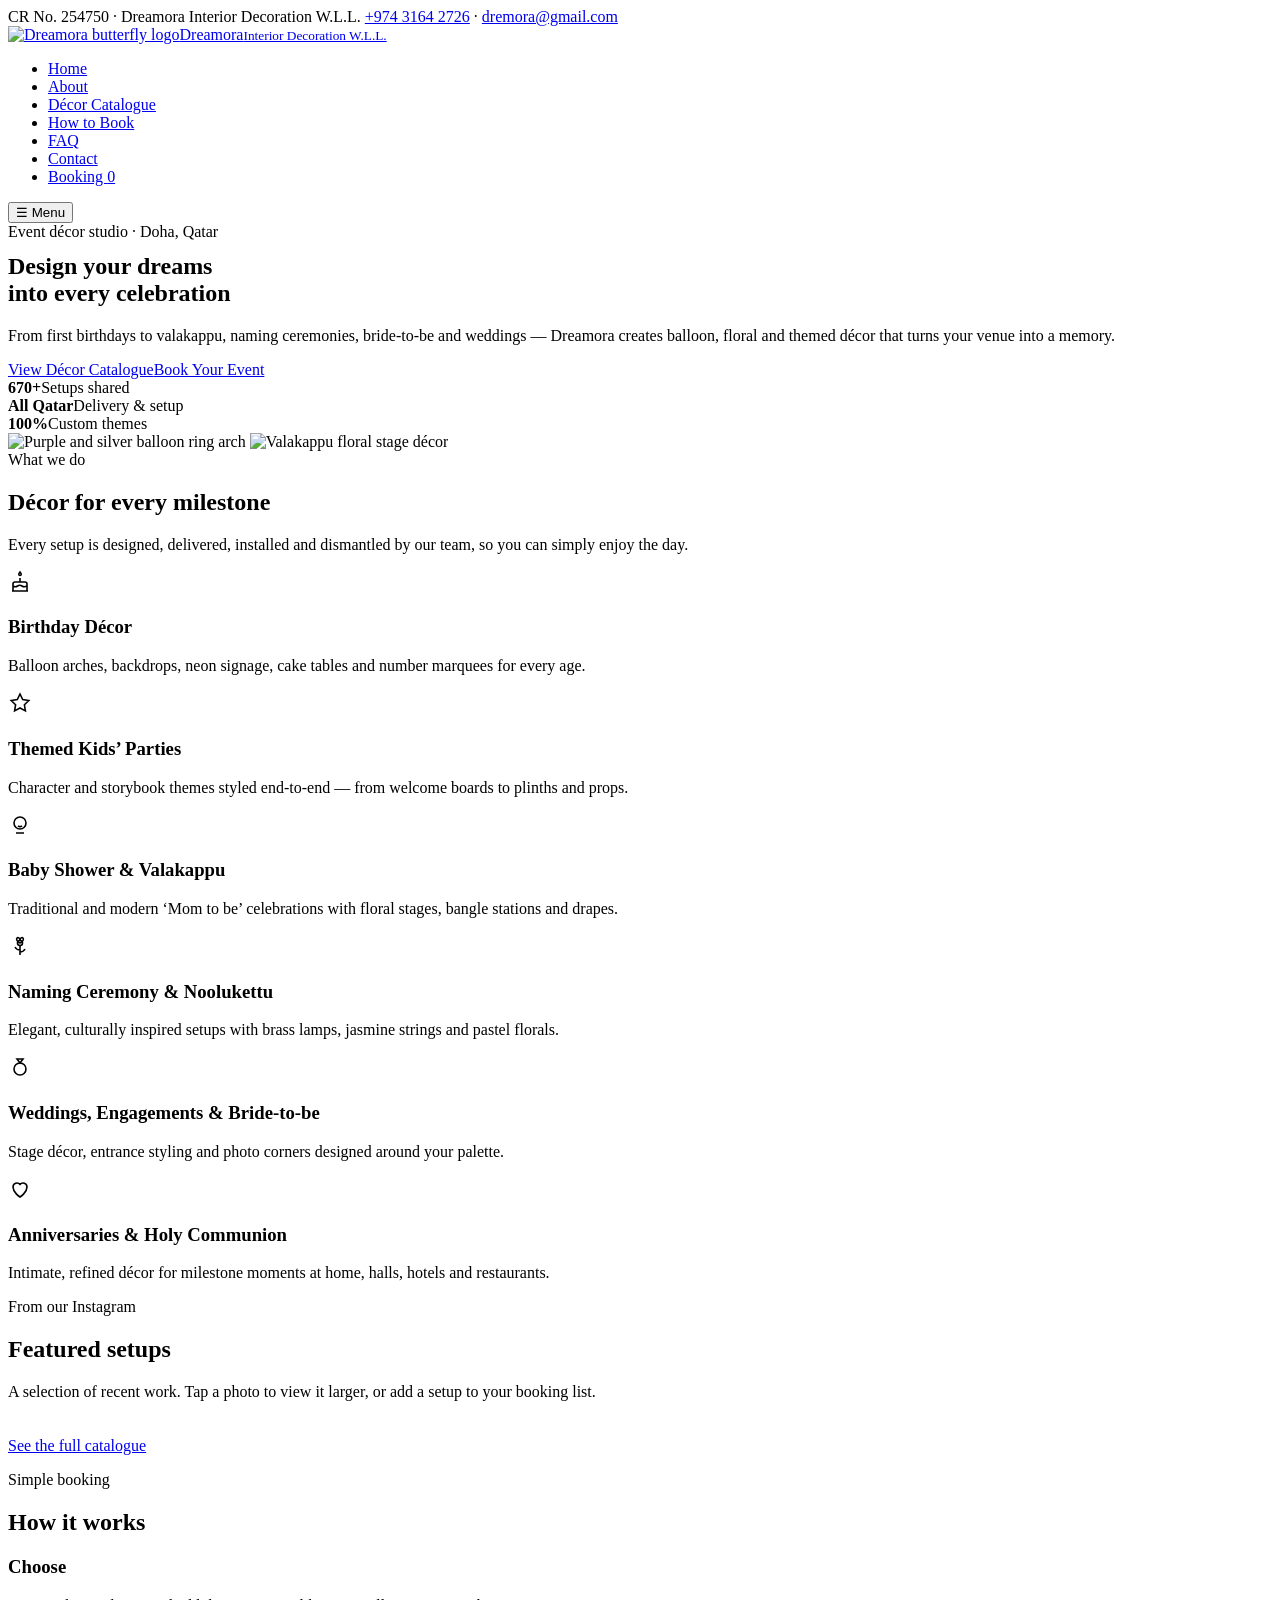
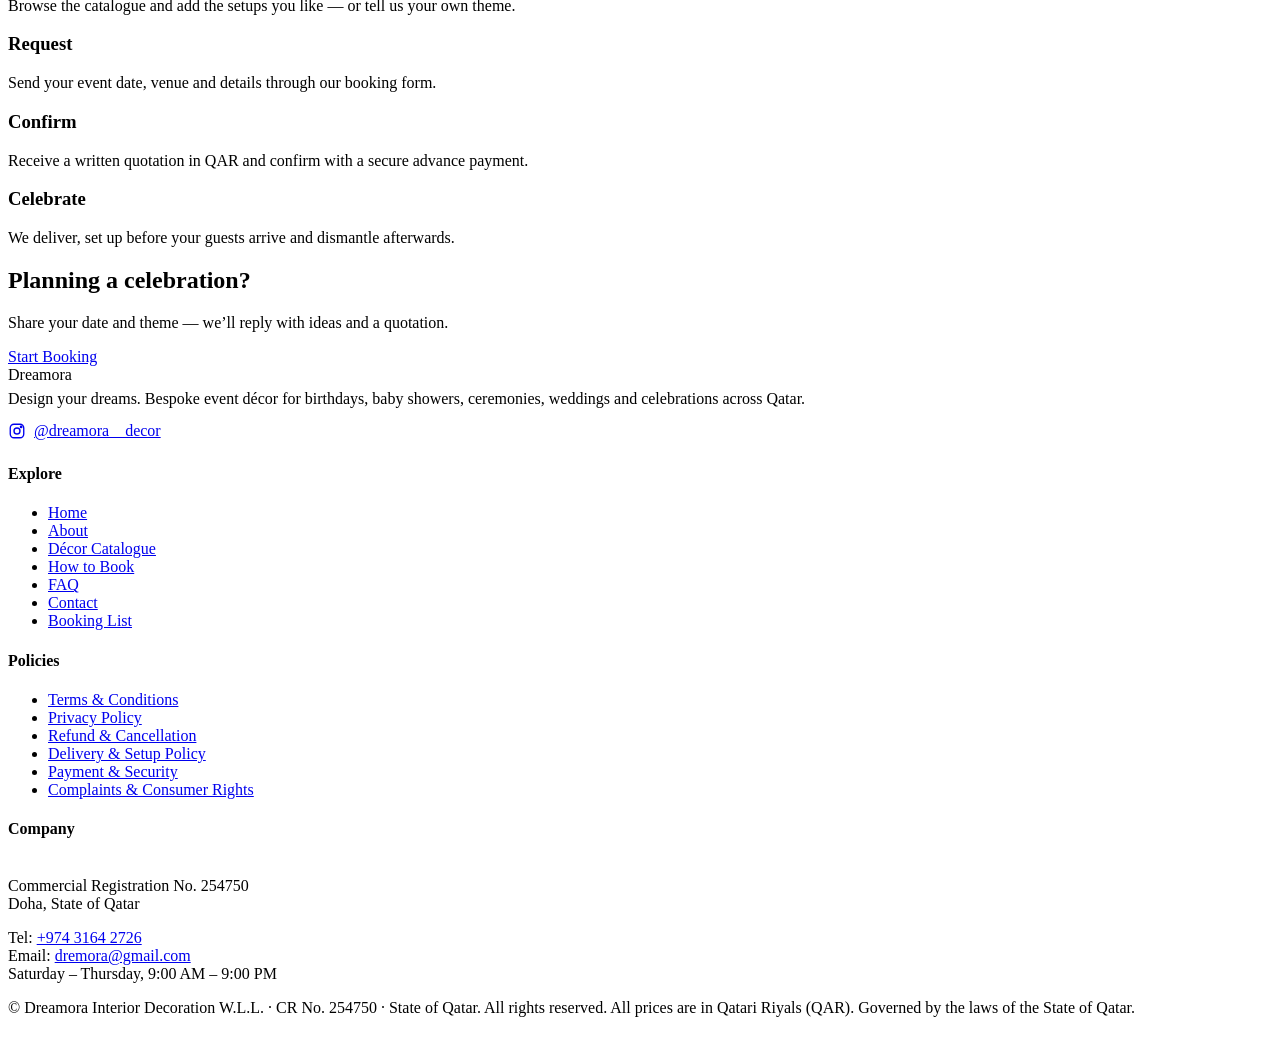
==== index.html @ c2304e89 "Add Dreamora website pages" ====
<!doctype html>
<html lang="en">
<head>
<meta charset="utf-8">
<meta name="viewport" content="width=device-width, initial-scale=1">
<title>Event & Party Decoration in Qatar | Dreamora Decor Qatar</title>
<meta name="description" content="Dreamora Interior Decoration W.L.L. – bespoke birthday, baby shower, valakappu, naming ceremony, wedding and themed party décor in Doha, Qatar. Book online.">
<link rel="canonical" href="https://www.dreamora.qa/">
<meta property="og:title" content="Event & Party Decoration in Qatar | Dreamora Decor">
<meta property="og:description" content="Dreamora Interior Decoration W.L.L. – bespoke birthday, baby shower, valakappu, naming ceremony, wedding and themed party décor in Doha, Qatar. Book online.">
<meta property="og:image" content="https://www.dreamora.qa/assets/img/logo-full.jpg">
<meta name="theme-color" content="#FEFBF6">
<link rel="icon" href="assets/img/logo-mark.jpg">
<link rel="preconnect" href="https://fonts.googleapis.com"><link rel="preconnect" href="https://fonts.gstatic.com" crossorigin>
<link href="https://fonts.googleapis.com/css2?family=Cormorant+Garamond:wght@500;600;700&family=Great+Vibes&family=Jost:wght@300;400;500;600&display=swap" rel="stylesheet">
<link rel="stylesheet" href="assets/css/style.css">
<script type="application/ld+json">{"@context": "https://schema.org", "@type": "LocalBusiness", "name": "Dreamora Interior Decoration W.L.L.", "alternateName": "Dreamora Decor", "url": "https://www.dreamora.qa", "email": "dremora@gmail.com", "telephone": "+974 3164 2726", "address": {"@type": "PostalAddress", "streetAddress": "Doha, State of Qatar", "addressLocality": "Doha", "addressCountry": "QA"}, "sameAs": ["https://www.instagram.com/dreamora__decor/"], "priceRange": "QAR"}</script>
</head>
<body>
<div class="topbar"><div class="container">
  <span>CR No. 254750 · Dreamora Interior Decoration W.L.L.</span>
  <span><a href="tel:+97431642726">+974 3164 2726</a> · <a href="mailto:dremora@gmail.com">dremora@gmail.com</a></span>
</div></div>
<header class="site"><div class="container">
  <a class="brand" href="index.html" aria-label="Dreamora home"><img src="assets/img/logo-mark.jpg" alt="Dreamora butterfly logo"><span><span class="name">Dreamora</span><small>Interior Decoration W.L.L.</small></span></a>
  <nav class="main"><ul>
    <li><a href="index.html" class="active">Home</a></li><li><a href="about.html" class="">About</a></li><li><a href="services.html" class="">Décor Catalogue</a></li><li><a href="how-it-works.html" class="">How to Book</a></li><li><a href="faq.html" class="">FAQ</a></li><li><a href="contact.html" class="">Contact</a></li>
    <li><a href="booking.html" class="cart-link ">Booking <span class="cart-count">0</span></a></li>
  </ul></nav>
  <button class="menu-btn" aria-label="Menu">☰ Menu</button>
</div></header>
<main>

<section class="hero"><div class="container">
  <div>
    <span class="eyebrow">Event décor studio · Doha, Qatar</span>
    <h1 style="margin-top:12px">Design your <span class="script">dreams</span><br>into every celebration</h1>
    <p class="lead">From first birthdays to valakappu, naming ceremonies, bride-to-be and weddings — Dreamora creates balloon, floral and themed décor that turns your venue into a memory.</p>
    <div class="actions"><a class="btn" href="services.html">View Décor Catalogue</a><a class="btn ghost" href="booking.html">Book Your Event</a></div>
    <div class="badges"><div><strong>670+</strong>Setups shared</div><div><strong>All Qatar</strong>Delivery &amp; setup</div><div><strong>100%</strong>Custom themes</div></div>
  </div>
  <div class="hero-collage">
    <img src="assets/img/gallery/purple-magic.jpg" alt="Purple and silver balloon ring arch">
    <img src="assets/img/gallery/valakappu-stage.jpg" alt="Valakappu floral stage décor">
  </div>
</div></section>

<section><div class="container">
  <div class="section-head"><span class="eyebrow">What we do</span><h2>Décor for every <span class="script">milestone</span></h2><p class="muted">Every setup is designed, delivered, installed and dismantled by our team, so you can simply enjoy the day.</p></div>
  <div class="grid g3"><div class="card"><div class="ic"><svg width="24" height="24" viewBox="0 0 24 24" fill="none" stroke="currentColor" stroke-width="1.6"><path d="M4 21h16M5 21v-7a2 2 0 0 1 2-2h10a2 2 0 0 1 2 2v7M12 12V8M12 5.5c.8 0 1.2-.7 1.2-1.3S12 2 12 2s-1.2 1.6-1.2 2.2c0 .6.4 1.3 1.2 1.3zM5 16c1.5 1 3 1 4.5 0s3-1 4.5 0 3 1 5 0"/></svg></div><h3>Birthday Décor</h3><p>Balloon arches, backdrops, neon signage, cake tables and number marquees for every age.</p></div><div class="card"><div class="ic"><svg width="24" height="24" viewBox="0 0 24 24" fill="none" stroke="currentColor" stroke-width="1.6"><path d="M12 3l2.7 5.6 6.1.9-4.4 4.3 1 6.1L12 17l-5.4 2.9 1-6.1-4.4-4.3 6.1-.9z"/></svg></div><h3>Themed Kids’ Parties</h3><p>Character and storybook themes styled end-to-end — from welcome boards to plinths and props.</p></div><div class="card"><div class="ic"><svg width="24" height="24" viewBox="0 0 24 24" fill="none" stroke="currentColor" stroke-width="1.6"><circle cx="12" cy="10" r="6"/><path d="M9.5 10h.01M14.5 10h.01M10 13c1.2.8 2.8.8 4 0M8 20h8"/></svg></div><h3>Baby Shower & Valakappu</h3><p>Traditional and modern ‘Mom to be’ celebrations with floral stages, bangle stations and drapes.</p></div><div class="card"><div class="ic"><svg width="24" height="24" viewBox="0 0 24 24" fill="none" stroke="currentColor" stroke-width="1.6"><circle cx="12" cy="9" r="2.5"/><path d="M12 6.5C12 4 10 3 9 4s0 4 3 5c3-1 4-4 3-5s-3 0-3 2.5zM12 11.5V21M12 16c-2 0-4-1-5-3M12 18c2 0 4-1 5-3"/></svg></div><h3>Naming Ceremony & Noolukettu</h3><p>Elegant, culturally inspired setups with brass lamps, jasmine strings and pastel florals.</p></div><div class="card"><div class="ic"><svg width="24" height="24" viewBox="0 0 24 24" fill="none" stroke="currentColor" stroke-width="1.6"><circle cx="12" cy="14" r="6"/><path d="M9 4h6l-3 4z"/></svg></div><h3>Weddings, Engagements & Bride-to-be</h3><p>Stage décor, entrance styling and photo corners designed around your palette.</p></div><div class="card"><div class="ic"><svg width="24" height="24" viewBox="0 0 24 24" fill="none" stroke="currentColor" stroke-width="1.6"><path d="M12 20s-7-4.4-7-10a4 4 0 0 1 7-2.6A4 4 0 0 1 19 10c0 5.6-7 10-7 10z"/></svg></div><h3>Anniversaries & Holy Communion</h3><p>Intimate, refined décor for milestone moments at home, halls, hotels and restaurants.</p></div></div>
</div></section>

<section class="alt"><div class="container">
  <div class="section-head"><span class="eyebrow">From our Instagram</span><h2>Featured <span class="script">setups</span></h2><p class="muted">A selection of recent work. Tap a photo to view it larger, or add a setup to your booking list.</p></div>
  <div class="grid g3" data-catalogue data-limit="6"></div>
  <p class="center" style="margin-top:36px"><a class="btn ghost" href="services.html">See the full catalogue</a></p>
</div></section>

<section><div class="container">
  <div class="section-head"><span class="eyebrow">Simple booking</span><h2>How it <span class="script">works</span></h2></div>
  <div class="grid g4 steps">
    <div class="card"><h3>Choose</h3><p>Browse the catalogue and add the setups you like — or tell us your own theme.</p></div>
    <div class="card"><h3>Request</h3><p>Send your event date, venue and details through our booking form.</p></div>
    <div class="card"><h3>Confirm</h3><p>Receive a written quotation in QAR and confirm with a secure advance payment.</p></div>
    <div class="card"><h3>Celebrate</h3><p>We deliver, set up before your guests arrive and dismantle afterwards.</p></div>
  </div>
</div></section>

<section style="padding-top:0"><div class="container">
  <div class="cta"><div><h2>Planning a celebration?</h2><p>Share your date and theme — we’ll reply with ideas and a quotation.</p></div>
  <div style="display:flex;gap:12px;flex-wrap:wrap"><a class="btn light" href="booking.html">Start Booking</a><a class="btn ghost" style="border-color:#fff;color:#fff" href="https://www.instagram.com/dreamora__decor/" target="_blank" rel="noopener">Follow on Instagram</a></div></div>
</div></section>
</main>
<footer class="site"><div class="container">
  <div class="f-grid">
    <div class="f-brand">
      <div class="name">Dreamora</div>
      <p style="margin:6px 0 14px">Design your dreams. Bespoke event décor for birthdays, baby showers, ceremonies, weddings and celebrations across Qatar.</p>
      <a href="https://www.instagram.com/dreamora__decor/" target="_blank" rel="noopener" style="display:inline-flex;gap:8px;align-items:center"><svg width="18" height="18" viewBox="0 0 24 24" fill="none" stroke="currentColor" stroke-width="1.8"><rect x="3" y="3" width="18" height="18" rx="5"/><circle cx="12" cy="12" r="4"/><circle cx="17.5" cy="6.5" r="1" fill="currentColor"/></svg> @dreamora__decor</a>
    </div>
    <div><h4>Explore</h4><ul><li><a href="index.html">Home</a></li><li><a href="about.html">About</a></li><li><a href="services.html">Décor Catalogue</a></li><li><a href="how-it-works.html">How to Book</a></li><li><a href="faq.html">FAQ</a></li><li><a href="contact.html">Contact</a></li><li><a href="booking.html">Booking List</a></li></ul></div>
    <div><h4>Policies</h4><ul><li><a href="terms.html">Terms & Conditions</a></li><li><a href="privacy.html">Privacy Policy</a></li><li><a href="refund.html">Refund & Cancellation</a></li><li><a href="delivery.html">Delivery & Setup Policy</a></li><li><a href="payment.html">Payment & Security</a></li><li><a href="complaints.html">Complaints & Consumer Rights</a></li></ul></div>
    <div><h4>Company</h4>
      <p><strong style="color:#fff">Dreamora Interior Decoration W.L.L.</strong><br>Commercial Registration No. 254750<br>Doha, State of Qatar</p>
      <p style="margin-top:10px">Tel: <a href="tel:+97431642726">+974 3164 2726</a><br>Email: <a href="mailto:dremora@gmail.com">dremora@gmail.com</a><br>Saturday – Thursday, 9:00 AM – 9:00 PM</p>
    </div>
  </div>
  <div class="f-legal">
    <span>© <span data-year></span> Dreamora Interior Decoration W.L.L. · CR No. 254750 · State of Qatar. All rights reserved.</span>
    <span>All prices are in Qatari Riyals (QAR). Governed by the laws of the State of Qatar.</span>
  </div>
</div></footer>
<a class="wa-float" href="https://wa.me/97431642726" target="_blank" rel="noopener" aria-label="Chat on WhatsApp"><svg width="28" height="28" viewBox="0 0 24 24" fill="#fff"><path d="M12 2a10 10 0 0 0-8.6 15.1L2 22l5-1.3A10 10 0 1 0 12 2zm0 18.2c-1.5 0-3-.4-4.3-1.2l-.3-.2-3 .8.8-2.9-.2-.3A8.2 8.2 0 1 1 12 20.2zm4.5-6.1c-.2-.1-1.5-.7-1.7-.8-.2-.1-.4-.1-.6.1l-.8 1c-.1.2-.3.2-.5.1a6.7 6.7 0 0 1-3.3-2.9c-.3-.4.2-.4.7-1.3.1-.2 0-.3 0-.5l-.8-1.8c-.2-.5-.4-.4-.6-.4h-.5a1 1 0 0 0-.7.3 3 3 0 0 0-.9 2.2 5.2 5.2 0 0 0 1.1 2.7 11.8 11.8 0 0 0 4.5 4c1.7.7 2.3.8 3.2.6.5-.1 1.5-.6 1.7-1.2.2-.6.2-1.1.2-1.2-.1-.1-.2-.2-.5-.3z"/></svg></a>
<script>window.DREAMORA_CONFIG={"email": "dremora@gmail.com", "whatsapp": "+97431642726", "phone": "+974 3164 2726"};</script>
<script src="assets/js/catalogue.js"></script>
<script src="assets/js/main.js"></script>
</body></html>
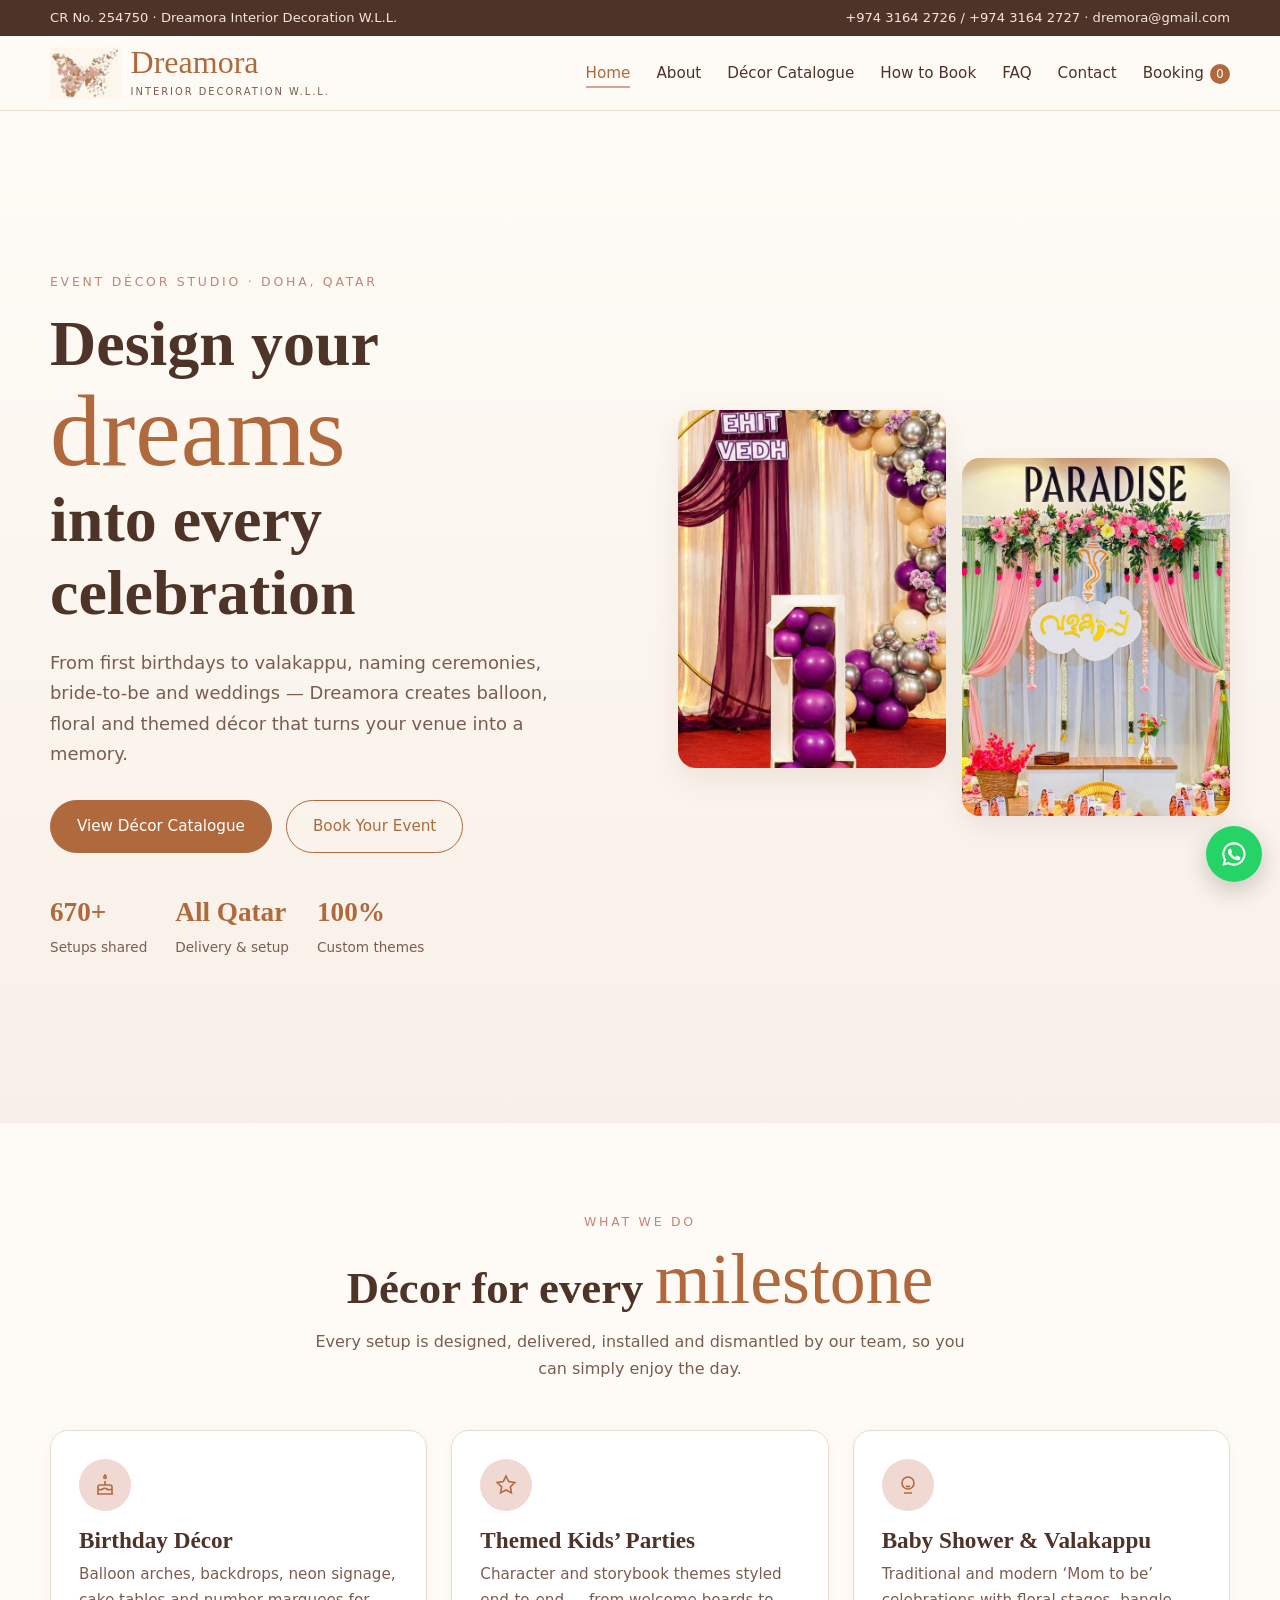
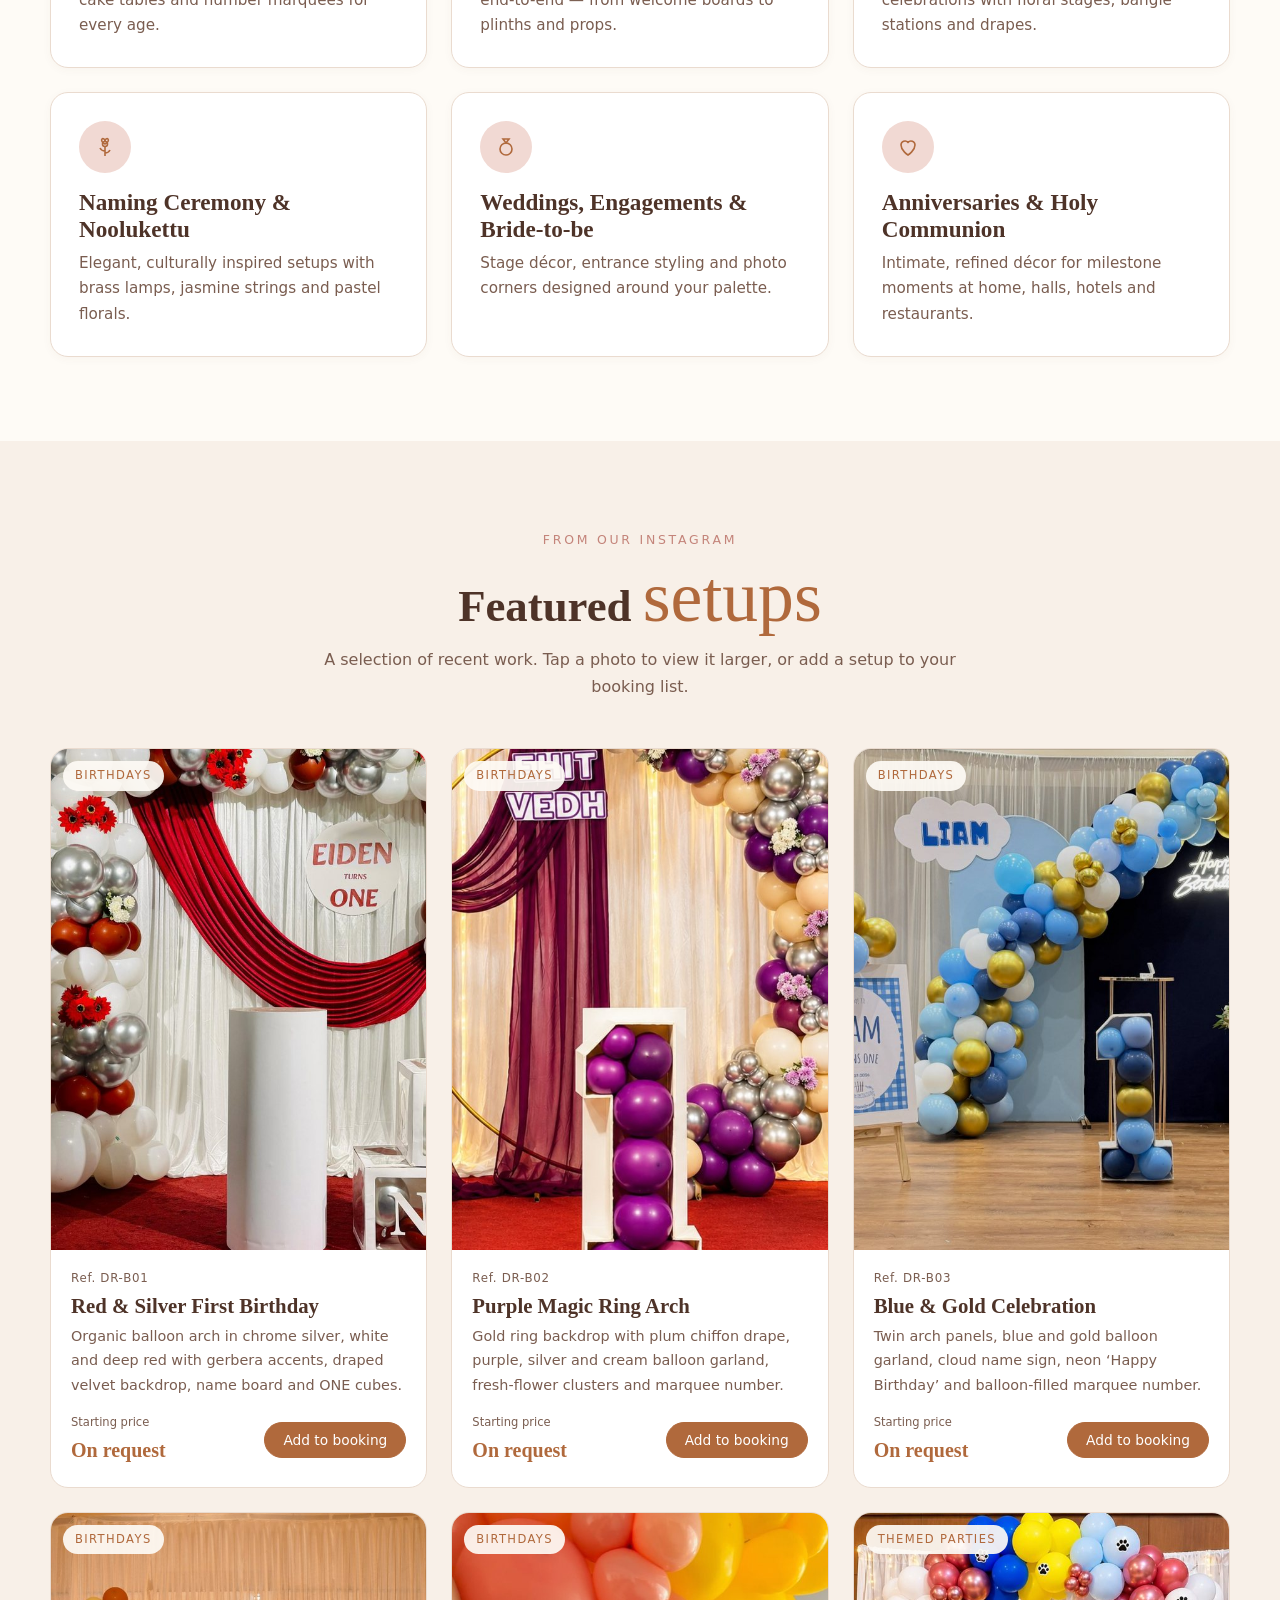
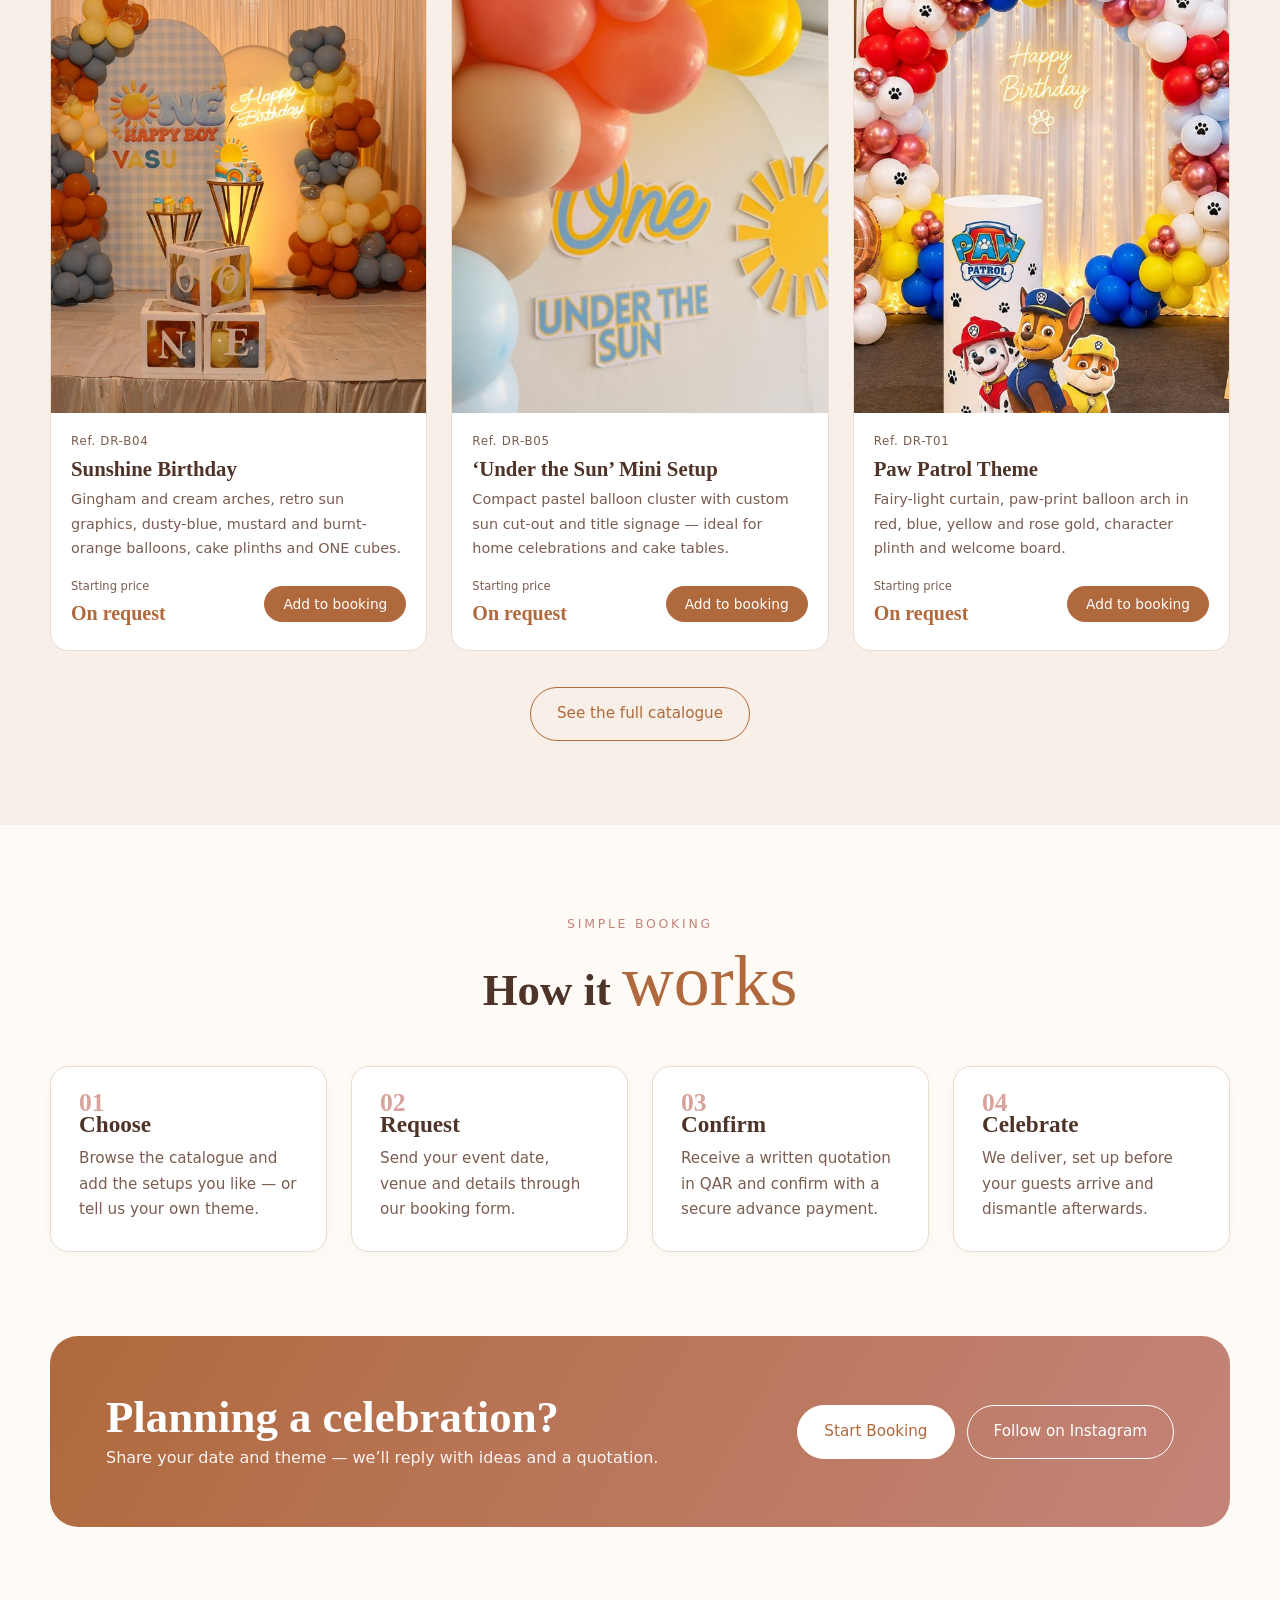
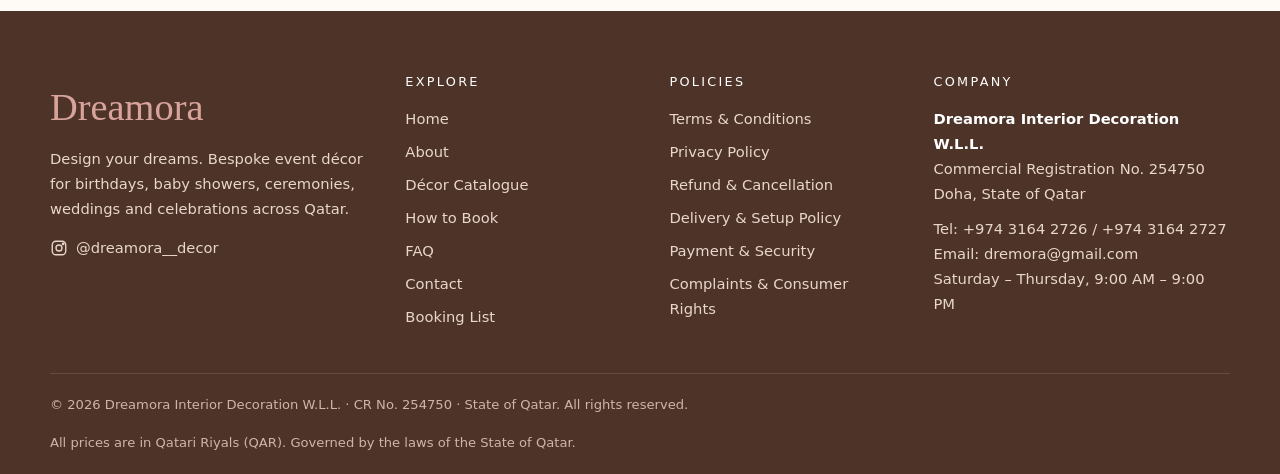
==== commit 2167291e: "Add second contact number +974 3164 2727" ====
--- a/index.html
+++ b/index.html
@@ -19,7 +19,7 @@
 <body>
 <div class="topbar"><div class="container">
   <span>CR No. 254750 · Dreamora Interior Decoration W.L.L.</span>
-  <span><a href="tel:+97431642726">+974 3164 2726</a> · <a href="mailto:dremora@gmail.com">dremora@gmail.com</a></span>
+  <span><a href="tel:+97431642726">+974 3164 2726</a> / <a href="tel:+97431642727">+974 3164 2727</a> · <a href="mailto:dremora@gmail.com">dremora@gmail.com</a></span>
 </div></div>
 <header class="site"><div class="container">
   <a class="brand" href="index.html" aria-label="Dreamora home"><img src="assets/img/logo-mark.jpg" alt="Dreamora butterfly logo"><span><span class="name">Dreamora</span><small>Interior Decoration W.L.L.</small></span></a>
@@ -82,7 +82,7 @@
     <div><h4>Policies</h4><ul><li><a href="terms.html">Terms & Conditions</a></li><li><a href="privacy.html">Privacy Policy</a></li><li><a href="refund.html">Refund & Cancellation</a></li><li><a href="delivery.html">Delivery & Setup Policy</a></li><li><a href="payment.html">Payment & Security</a></li><li><a href="complaints.html">Complaints & Consumer Rights</a></li></ul></div>
     <div><h4>Company</h4>
       <p><strong style="color:#fff">Dreamora Interior Decoration W.L.L.</strong><br>Commercial Registration No. 254750<br>Doha, State of Qatar</p>
-      <p style="margin-top:10px">Tel: <a href="tel:+97431642726">+974 3164 2726</a><br>Email: <a href="mailto:dremora@gmail.com">dremora@gmail.com</a><br>Saturday – Thursday, 9:00 AM – 9:00 PM</p>
+      <p style="margin-top:10px">Tel: <a href="tel:+97431642726">+974 3164 2726</a> / <a href="tel:+97431642727">+974 3164 2727</a><br>Email: <a href="mailto:dremora@gmail.com">dremora@gmail.com</a><br>Saturday – Thursday, 9:00 AM – 9:00 PM</p>
     </div>
   </div>
   <div class="f-legal">
--- a/assets/css/style.css
+++ b/assets/css/style.css
@@ -0,0 +1,180 @@
+:root{
+  --bg:#FEFBF6; --bg-2:#F8F0E8; --blush:#F1D9D3; --rose:#D8A39B; --rose-d:#C4847A;
+  --copper:#B0693C; --copper-d:#94552E; --ink:#4E3328; --ink-2:#7A5D50; --line:#EADBCF; --white:#fff;
+  --radius:18px; --shadow:0 10px 30px rgba(110,70,50,.10);
+  --serif:"Cormorant Garamond",Georgia,serif; --sans:"Jost",system-ui,sans-serif; --script:"Great Vibes",cursive;
+}
+*{box-sizing:border-box;margin:0;padding:0}
+html{scroll-behavior:smooth}
+body{background:var(--bg);color:var(--ink);font-family:var(--sans);font-size:16px;line-height:1.7;font-weight:400}
+img{max-width:100%;display:block}
+a{color:var(--copper);text-decoration:none}
+a:hover{color:var(--copper-d)}
+.container{width:min(1180px,100% - 32px);margin-inline:auto}
+h1,h2,h3,h4{font-family:var(--serif);font-weight:600;line-height:1.15;color:var(--ink)}
+h1{font-size:clamp(2.4rem,5vw,4rem)} h2{font-size:clamp(1.9rem,3.6vw,2.8rem)} h3{font-size:1.45rem}
+.script{font-family:var(--script);color:var(--copper);font-weight:400;font-size:1.6em;line-height:1}
+.eyebrow{font-size:.78rem;letter-spacing:.22em;text-transform:uppercase;color:var(--rose-d);font-weight:500}
+.lead{font-size:1.12rem;color:var(--ink-2)}
+.muted{color:var(--ink-2)}
+.center{text-align:center}
+
+/* topbar + header */
+.topbar{background:var(--ink);color:#F4E6DC;font-size:.82rem}
+.topbar .container{display:flex;justify-content:space-between;gap:12px;padding:7px 0;flex-wrap:wrap}
+.topbar a{color:#F4E6DC}
+header.site{position:sticky;top:0;z-index:50;background:rgba(254,251,246,.94);backdrop-filter:blur(8px);border-bottom:1px solid var(--line)}
+header.site .container{display:flex;align-items:center;justify-content:space-between;gap:16px;padding:10px 0}
+.brand{display:flex;align-items:center;gap:10px;color:var(--ink)}
+.brand img{height:52px;width:auto;mix-blend-mode:multiply}
+.brand .name{font-family:var(--script);font-size:2rem;color:var(--copper);line-height:1}
+.brand small{display:block;font-size:.62rem;letter-spacing:.2em;text-transform:uppercase;color:var(--ink-2);margin-top:2px}
+nav.main ul{display:flex;gap:26px;list-style:none;align-items:center}
+nav.main a{color:var(--ink);font-size:.95rem;font-weight:500;position:relative}
+nav.main a.active,nav.main a:hover{color:var(--copper)}
+nav.main a.active:after{content:"";position:absolute;left:0;right:0;bottom:-6px;height:2px;background:var(--rose)}
+.cart-link{display:inline-flex;align-items:center;gap:6px}
+.cart-count{background:var(--copper);color:#fff;border-radius:999px;font-size:.72rem;min-width:20px;height:20px;display:inline-grid;place-items:center;padding:0 6px}
+.menu-btn{display:none;background:none;border:1px solid var(--line);border-radius:10px;padding:8px 12px;font:inherit;color:var(--ink);cursor:pointer}
+
+/* buttons */
+.btn{display:inline-flex;align-items:center;justify-content:center;gap:8px;padding:13px 26px;border-radius:999px;font-weight:500;font-size:.95rem;border:1.5px solid var(--copper);background:var(--copper);color:#fff;cursor:pointer;transition:.2s;font-family:var(--sans)}
+.btn:hover{background:var(--copper-d);border-color:var(--copper-d);color:#fff}
+.btn.ghost{background:transparent;color:var(--copper)}
+.btn.ghost:hover{background:var(--copper);color:#fff}
+.btn.small{padding:9px 18px;font-size:.86rem}
+.btn.light{background:#fff;border-color:#fff;color:var(--copper)}
+
+/* hero */
+.hero{position:relative;overflow:hidden;background:linear-gradient(180deg,var(--bg) 0%,var(--bg-2) 100%)}
+.hero .container{display:grid;grid-template-columns:1.05fr 1fr;gap:48px;align-items:center;padding:72px 0 80px}
+.hero p.lead{margin:18px 0 30px;max-width:520px}
+.hero .actions{display:flex;gap:14px;flex-wrap:wrap}
+.hero-collage{display:grid;grid-template-columns:1fr 1fr;gap:16px}
+.hero-collage img{border-radius:var(--radius);box-shadow:var(--shadow);aspect-ratio:3/4;object-fit:cover;width:100%}
+.hero-collage img:nth-child(2){margin-top:48px}
+.badges{display:flex;gap:28px;margin-top:36px;flex-wrap:wrap}
+.badges div{font-size:.85rem;color:var(--ink-2)}
+.badges strong{display:block;font-family:var(--serif);font-size:1.7rem;color:var(--copper)}
+
+/* sections */
+section{padding:84px 0}
+section.alt{background:var(--bg-2)}
+.section-head{max-width:680px;margin:0 auto 48px;text-align:center}
+.section-head h2{margin:10px 0 12px}
+.grid{display:grid;gap:24px}
+.g3{grid-template-columns:repeat(3,1fr)} .g4{grid-template-columns:repeat(4,1fr)} .g2{grid-template-columns:repeat(2,1fr)}
+.card{background:#fff;border:1px solid var(--line);border-radius:var(--radius);padding:28px;box-shadow:0 2px 10px rgba(110,70,50,.04)}
+.card .ic{width:52px;height:52px;border-radius:50%;background:var(--blush);display:grid;place-items:center;color:var(--copper);margin-bottom:16px}
+.card h3{margin-bottom:8px}
+.card p{color:var(--ink-2);font-size:.95rem}
+
+/* catalogue */
+.filters{display:flex;gap:10px;flex-wrap:wrap;justify-content:center;margin-bottom:36px}
+.filters button{border:1px solid var(--line);background:#fff;color:var(--ink);padding:8px 18px;border-radius:999px;font:inherit;font-size:.9rem;cursor:pointer}
+.filters button.on,.filters button:hover{background:var(--copper);border-color:var(--copper);color:#fff}
+.item{background:#fff;border:1px solid var(--line);border-radius:var(--radius);overflow:hidden;display:flex;flex-direction:column;transition:.25s}
+.item:hover{transform:translateY(-4px);box-shadow:var(--shadow)}
+.item .ph{position:relative;aspect-ratio:3/4;overflow:hidden;cursor:zoom-in}
+.item .ph img{width:100%;height:100%;object-fit:cover;transition:.5s}
+.item:hover .ph img{transform:scale(1.04)}
+.item .tag{position:absolute;top:12px;left:12px;background:rgba(254,251,246,.92);color:var(--copper);font-size:.72rem;letter-spacing:.12em;text-transform:uppercase;padding:5px 12px;border-radius:999px;font-weight:500}
+.item .body{padding:18px 20px 20px;display:flex;flex-direction:column;gap:6px;flex:1}
+.item h3{font-size:1.3rem}
+.item p{font-size:.9rem;color:var(--ink-2);flex:1}
+.item .ref{font-size:.74rem;color:var(--ink-2);letter-spacing:.06em}
+.item .row{display:flex;justify-content:space-between;align-items:center;gap:10px;margin-top:10px;flex-wrap:wrap}
+.price{font-family:var(--serif);font-size:1.25rem;font-weight:700;color:var(--copper)}
+.price small{font-family:var(--sans);font-size:.72rem;font-weight:400;color:var(--ink-2);display:block}
+
+/* lightbox */
+.lb{position:fixed;inset:0;background:rgba(40,25,18,.88);display:none;place-items:center;z-index:100;padding:20px}
+.lb.open{display:grid}
+.lb img{max-height:88vh;border-radius:12px}
+.lb button{position:absolute;top:18px;right:22px;background:none;border:0;color:#fff;font-size:2.2rem;cursor:pointer}
+
+/* steps */
+.steps{counter-reset:s}
+.steps .card{position:relative;padding-top:44px}
+.steps .card:before{counter-increment:s;content:"0" counter(s);position:absolute;top:14px;left:28px;font-family:var(--serif);font-size:1.6rem;color:var(--rose);font-weight:700}
+
+/* cta band */
+.cta{background:linear-gradient(120deg,var(--copper) 0%,var(--rose-d) 100%);color:#fff;border-radius:28px;padding:56px;display:flex;justify-content:space-between;align-items:center;gap:28px;flex-wrap:wrap}
+.cta h2{color:#fff}
+.cta p{opacity:.92}
+
+/* page head */
+.page-head{background:linear-gradient(180deg,var(--bg-2),var(--bg));padding:64px 0 48px;text-align:center;border-bottom:1px solid var(--line)}
+.page-head p{max-width:640px;margin:12px auto 0}
+.crumbs{font-size:.82rem;color:var(--ink-2);margin-bottom:10px}
+
+/* legal */
+.legal{max-width:860px;margin:0 auto}
+.legal h2{font-size:1.6rem;margin:36px 0 10px}
+.legal h3{font-size:1.2rem;margin:22px 0 6px}
+.legal p,.legal li{color:var(--ink-2);margin-bottom:10px}
+.legal ul,.legal ol{padding-left:22px;margin-bottom:12px}
+.legal .meta{background:#fff;border:1px solid var(--line);border-radius:14px;padding:18px 22px;font-size:.92rem;margin-bottom:24px}
+table.t{width:100%;border-collapse:collapse;margin:12px 0 18px;font-size:.92rem;background:#fff}
+table.t th,table.t td{border:1px solid var(--line);padding:10px 12px;text-align:left;vertical-align:top}
+table.t th{background:var(--bg-2);font-weight:500}
+
+/* forms */
+form .f{display:grid;grid-template-columns:1fr 1fr;gap:16px}
+form label{display:block;font-size:.86rem;font-weight:500;margin-bottom:6px}
+form input,form select,form textarea{width:100%;padding:12px 14px;border:1px solid var(--line);border-radius:12px;background:#fff;font:inherit;color:var(--ink)}
+form input:focus,form select:focus,form textarea:focus{outline:2px solid var(--blush);border-color:var(--rose)}
+form .full{grid-column:1/-1}
+.check{display:flex;gap:10px;align-items:flex-start;font-size:.9rem;color:var(--ink-2)}
+.check input{width:auto;margin-top:5px}
+
+/* cart */
+.cart-wrap{display:grid;grid-template-columns:1.2fr 1fr;gap:32px;align-items:start}
+.cart-item{display:flex;gap:14px;align-items:center;padding:14px 0;border-bottom:1px solid var(--line)}
+.cart-item img{width:70px;height:92px;object-fit:cover;border-radius:10px}
+.cart-item .grow{flex:1}
+.cart-item button{background:none;border:0;color:var(--rose-d);cursor:pointer;font:inherit;font-size:.85rem}
+.summary{display:flex;justify-content:space-between;padding:10px 0;font-size:.95rem}
+.summary.total{font-weight:600;border-top:1px solid var(--line);margin-top:6px;padding-top:14px}
+.note{background:var(--blush);border-radius:12px;padding:14px 16px;font-size:.88rem;color:var(--ink)}
+
+/* faq */
+details{background:#fff;border:1px solid var(--line);border-radius:14px;padding:16px 20px;margin-bottom:12px}
+summary{cursor:pointer;font-weight:500;list-style:none;display:flex;justify-content:space-between}
+summary:after{content:"+";color:var(--copper);font-size:1.3rem}
+details[open] summary:after{content:"–"}
+details p{margin-top:10px;color:var(--ink-2)}
+
+/* footer */
+footer.site{background:var(--ink);color:#E8D7CC;padding:64px 0 0;font-size:.92rem}
+footer.site h4{color:#fff;font-family:var(--sans);font-size:.8rem;letter-spacing:.18em;text-transform:uppercase;margin-bottom:16px;font-weight:500}
+footer.site a{color:#E8D7CC}
+footer.site a:hover{color:#fff}
+footer.site ul{list-style:none;display:grid;gap:8px}
+.f-grid{display:grid;grid-template-columns:1.4fr 1fr 1fr 1.3fr;gap:36px}
+.f-brand .name{font-family:var(--script);font-size:2.4rem;color:var(--rose)}
+.f-legal{border-top:1px solid rgba(255,255,255,.12);margin-top:44px;padding:20px 0;display:flex;justify-content:space-between;gap:16px;flex-wrap:wrap;font-size:.82rem;color:#CDB6A8}
+.pay{display:flex;gap:8px;flex-wrap:wrap;margin-top:12px}
+.pay span{border:1px solid rgba(255,255,255,.25);border-radius:6px;padding:3px 9px;font-size:.74rem}
+.wa-float{position:fixed;right:18px;bottom:18px;width:56px;height:56px;border-radius:50%;background:#25D366;display:grid;place-items:center;box-shadow:0 8px 24px rgba(0,0,0,.2);z-index:60}
+.toast{position:fixed;left:50%;bottom:24px;transform:translateX(-50%) translateY(100px);background:var(--ink);color:#fff;padding:12px 22px;border-radius:999px;font-size:.9rem;transition:.3s;z-index:120}
+.toast.show{transform:translateX(-50%) translateY(0)}
+
+@media (max-width:980px){
+  .hero .container,.cart-wrap{grid-template-columns:1fr}
+  .g3,.g4{grid-template-columns:repeat(2,1fr)}
+  .f-grid{grid-template-columns:1fr 1fr}
+  nav.main{display:none;position:absolute;top:100%;left:0;right:0;background:var(--bg);border-bottom:1px solid var(--line)}
+  nav.main.open{display:block}
+  nav.main ul{flex-direction:column;padding:16px;gap:14px;align-items:flex-start}
+  .menu-btn{display:inline-block}
+}
+@media (max-width:620px){
+  section{padding:60px 0}
+  .hero .container{padding:36px 0 48px;gap:28px}
+  .badges{gap:20px}
+  .g2,.g3,.g4,.f-grid,form .f{grid-template-columns:1fr}
+  .cta{padding:36px 24px}
+  .brand small{display:none}
+  .topbar .container{justify-content:center}
+}
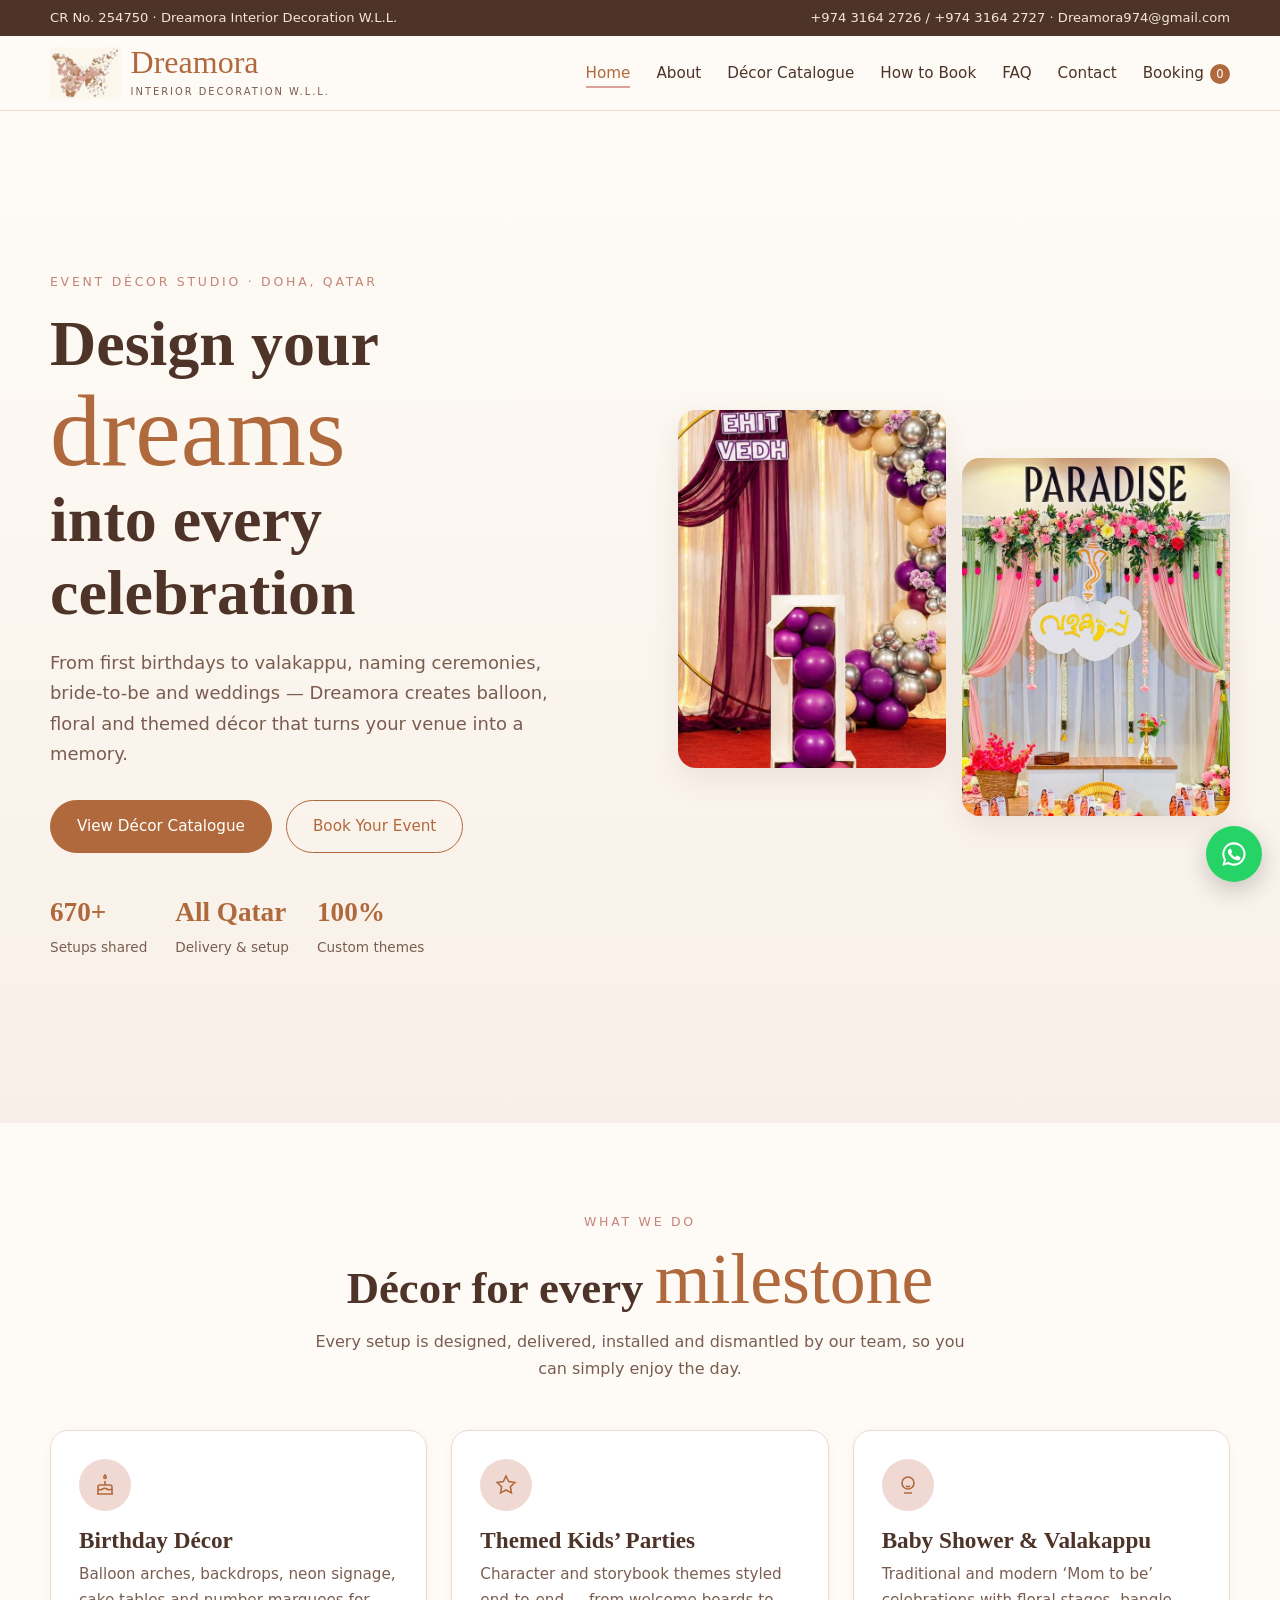
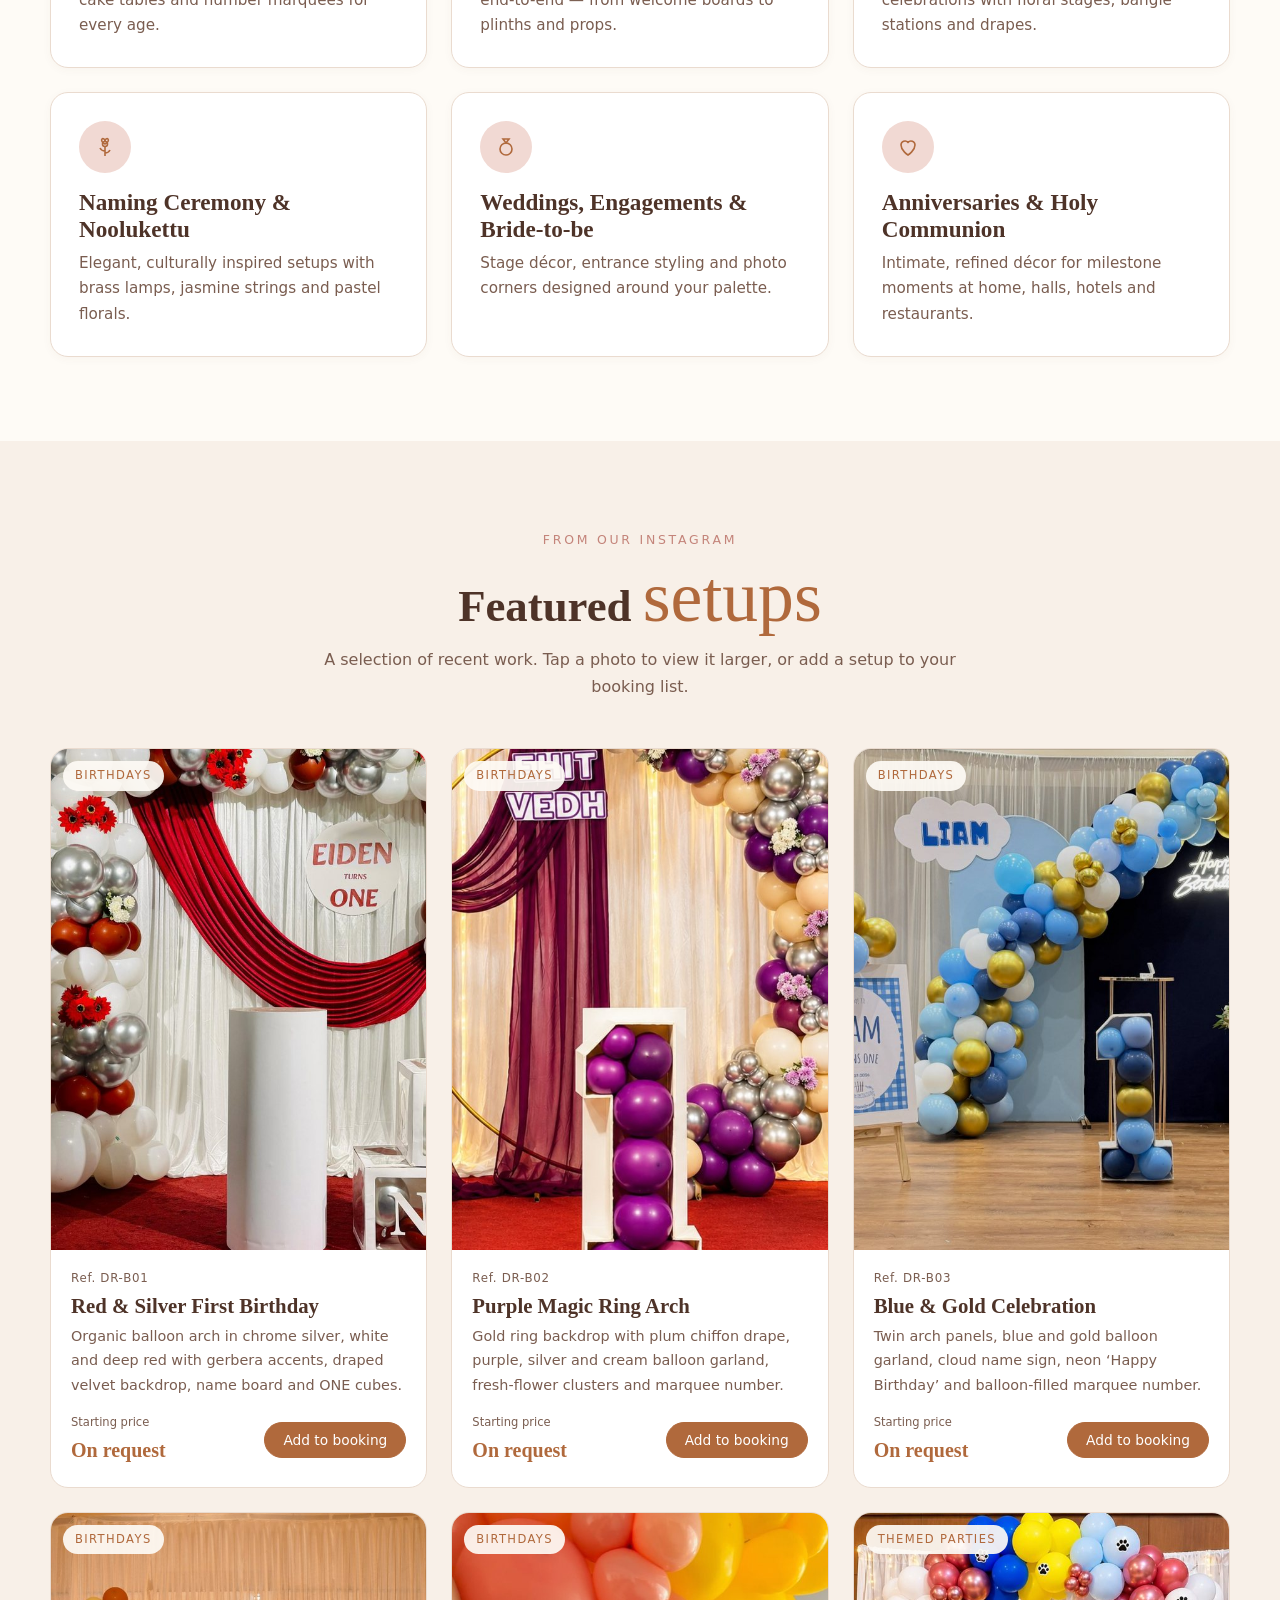
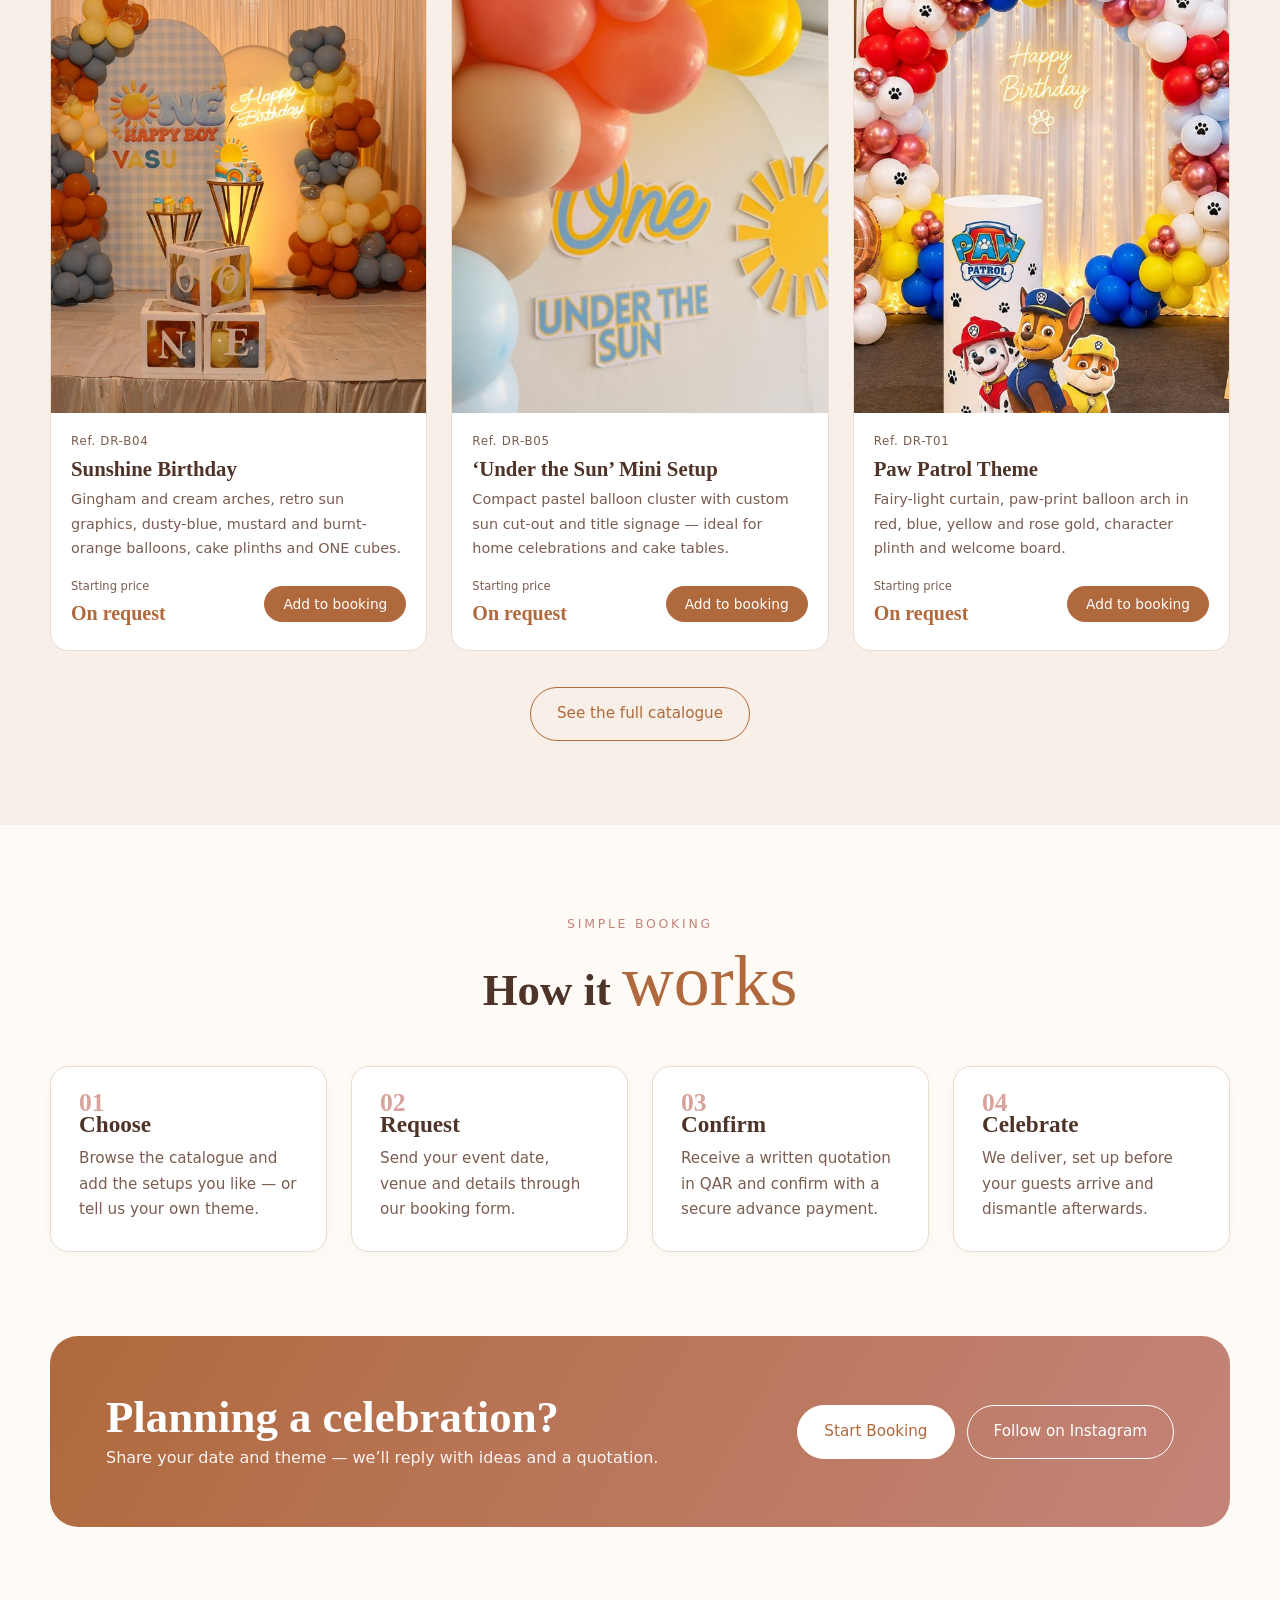
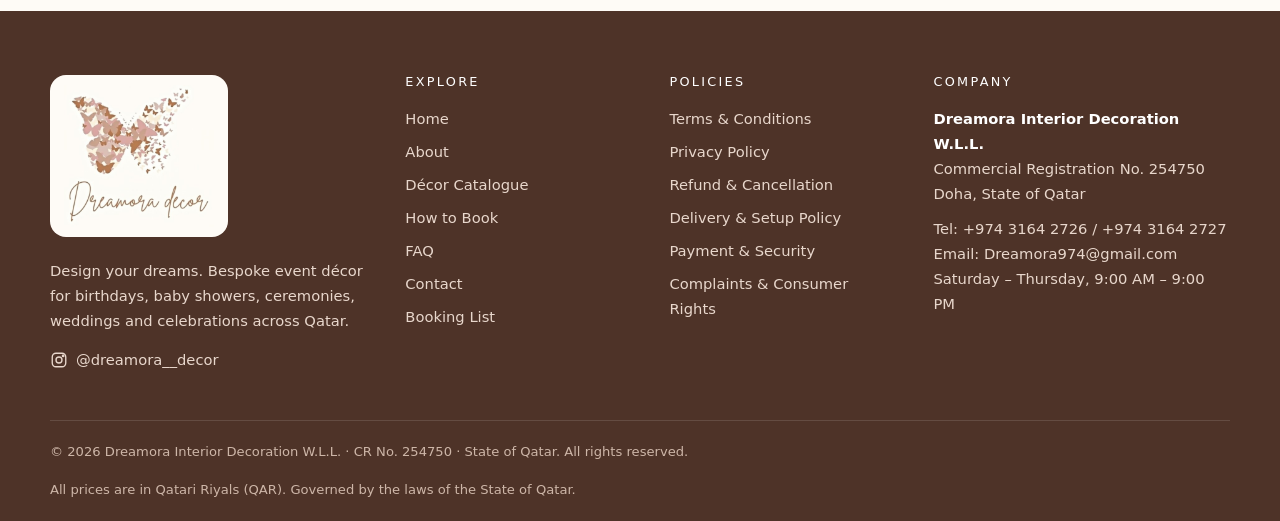
==== commit dad0b705: "Update email to Dreamora974@gmail.com and add footer logo" ====
--- a/index.html
+++ b/index.html
@@ -14,12 +14,12 @@
 <link rel="preconnect" href="https://fonts.googleapis.com"><link rel="preconnect" href="https://fonts.gstatic.com" crossorigin>
 <link href="https://fonts.googleapis.com/css2?family=Cormorant+Garamond:wght@500;600;700&family=Great+Vibes&family=Jost:wght@300;400;500;600&display=swap" rel="stylesheet">
 <link rel="stylesheet" href="assets/css/style.css">
-<script type="application/ld+json">{"@context": "https://schema.org", "@type": "LocalBusiness", "name": "Dreamora Interior Decoration W.L.L.", "alternateName": "Dreamora Decor", "url": "https://www.dreamora.qa", "email": "dremora@gmail.com", "telephone": "+974 3164 2726", "address": {"@type": "PostalAddress", "streetAddress": "Doha, State of Qatar", "addressLocality": "Doha", "addressCountry": "QA"}, "sameAs": ["https://www.instagram.com/dreamora__decor/"], "priceRange": "QAR"}</script>
+<script type="application/ld+json">{"@context": "https://schema.org", "@type": "LocalBusiness", "name": "Dreamora Interior Decoration W.L.L.", "alternateName": "Dreamora Decor", "url": "https://www.dreamora.qa", "email": "Dreamora974@gmail.com", "telephone": "+974 3164 2726", "address": {"@type": "PostalAddress", "streetAddress": "Doha, State of Qatar", "addressLocality": "Doha", "addressCountry": "QA"}, "sameAs": ["https://www.instagram.com/dreamora__decor/"], "priceRange": "QAR"}</script>
 </head>
 <body>
 <div class="topbar"><div class="container">
   <span>CR No. 254750 · Dreamora Interior Decoration W.L.L.</span>
-  <span><a href="tel:+97431642726">+974 3164 2726</a> / <a href="tel:+97431642727">+974 3164 2727</a> · <a href="mailto:dremora@gmail.com">dremora@gmail.com</a></span>
+  <span><a href="tel:+97431642726">+974 3164 2726</a> / <a href="tel:+97431642727">+974 3164 2727</a> · <a href="mailto:Dreamora974@gmail.com">Dreamora974@gmail.com</a></span>
 </div></div>
 <header class="site"><div class="container">
   <a class="brand" href="index.html" aria-label="Dreamora home"><img src="assets/img/logo-mark.jpg" alt="Dreamora butterfly logo"><span><span class="name">Dreamora</span><small>Interior Decoration W.L.L.</small></span></a>
@@ -74,7 +74,7 @@
 <footer class="site"><div class="container">
   <div class="f-grid">
     <div class="f-brand">
-      <div class="name">Dreamora</div>
+      <a href="index.html" style="display:inline-block;background:#FEFBF6;border-radius:16px;padding:10px 14px;margin-bottom:8px"><img src="assets/img/logo.jpg" alt="Dreamora Decor logo" style="width:150px;height:auto"></a>
       <p style="margin:6px 0 14px">Design your dreams. Bespoke event décor for birthdays, baby showers, ceremonies, weddings and celebrations across Qatar.</p>
       <a href="https://www.instagram.com/dreamora__decor/" target="_blank" rel="noopener" style="display:inline-flex;gap:8px;align-items:center"><svg width="18" height="18" viewBox="0 0 24 24" fill="none" stroke="currentColor" stroke-width="1.8"><rect x="3" y="3" width="18" height="18" rx="5"/><circle cx="12" cy="12" r="4"/><circle cx="17.5" cy="6.5" r="1" fill="currentColor"/></svg> @dreamora__decor</a>
     </div>
@@ -82,7 +82,7 @@
     <div><h4>Policies</h4><ul><li><a href="terms.html">Terms & Conditions</a></li><li><a href="privacy.html">Privacy Policy</a></li><li><a href="refund.html">Refund & Cancellation</a></li><li><a href="delivery.html">Delivery & Setup Policy</a></li><li><a href="payment.html">Payment & Security</a></li><li><a href="complaints.html">Complaints & Consumer Rights</a></li></ul></div>
     <div><h4>Company</h4>
       <p><strong style="color:#fff">Dreamora Interior Decoration W.L.L.</strong><br>Commercial Registration No. 254750<br>Doha, State of Qatar</p>
-      <p style="margin-top:10px">Tel: <a href="tel:+97431642726">+974 3164 2726</a> / <a href="tel:+97431642727">+974 3164 2727</a><br>Email: <a href="mailto:dremora@gmail.com">dremora@gmail.com</a><br>Saturday – Thursday, 9:00 AM – 9:00 PM</p>
+      <p style="margin-top:10px">Tel: <a href="tel:+97431642726">+974 3164 2726</a> / <a href="tel:+97431642727">+974 3164 2727</a><br>Email: <a href="mailto:Dreamora974@gmail.com">Dreamora974@gmail.com</a><br>Saturday – Thursday, 9:00 AM – 9:00 PM</p>
     </div>
   </div>
   <div class="f-legal">
@@ -91,7 +91,7 @@
   </div>
 </div></footer>
 <a class="wa-float" href="https://wa.me/97431642726" target="_blank" rel="noopener" aria-label="Chat on WhatsApp"><svg width="28" height="28" viewBox="0 0 24 24" fill="#fff"><path d="M12 2a10 10 0 0 0-8.6 15.1L2 22l5-1.3A10 10 0 1 0 12 2zm0 18.2c-1.5 0-3-.4-4.3-1.2l-.3-.2-3 .8.8-2.9-.2-.3A8.2 8.2 0 1 1 12 20.2zm4.5-6.1c-.2-.1-1.5-.7-1.7-.8-.2-.1-.4-.1-.6.1l-.8 1c-.1.2-.3.2-.5.1a6.7 6.7 0 0 1-3.3-2.9c-.3-.4.2-.4.7-1.3.1-.2 0-.3 0-.5l-.8-1.8c-.2-.5-.4-.4-.6-.4h-.5a1 1 0 0 0-.7.3 3 3 0 0 0-.9 2.2 5.2 5.2 0 0 0 1.1 2.7 11.8 11.8 0 0 0 4.5 4c1.7.7 2.3.8 3.2.6.5-.1 1.5-.6 1.7-1.2.2-.6.2-1.1.2-1.2-.1-.1-.2-.2-.5-.3z"/></svg></a>
-<script>window.DREAMORA_CONFIG={"email": "dremora@gmail.com", "whatsapp": "+97431642726", "phone": "+974 3164 2726"};</script>
+<script>window.DREAMORA_CONFIG={"email": "Dreamora974@gmail.com", "whatsapp": "+97431642726", "phone": "+974 3164 2726"};</script>
 <script src="assets/js/catalogue.js"></script>
 <script src="assets/js/main.js"></script>
 </body></html>
